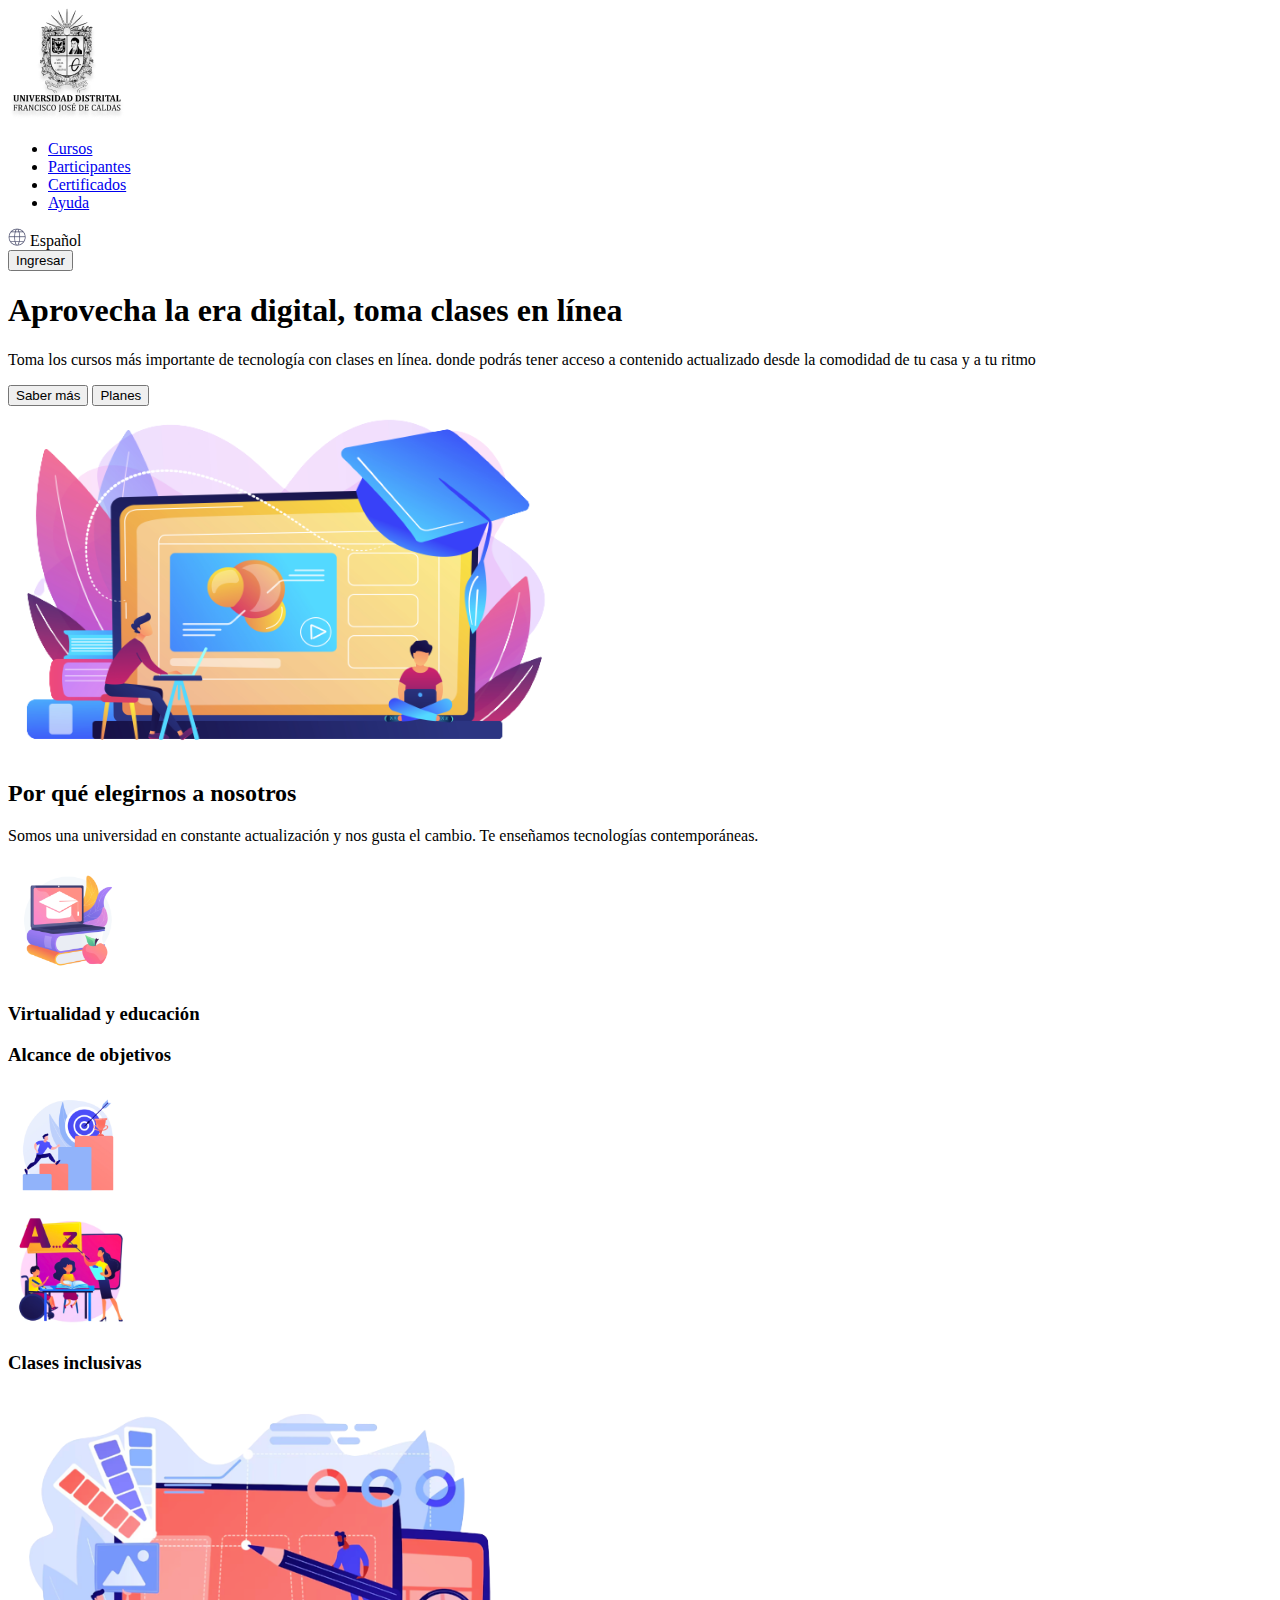
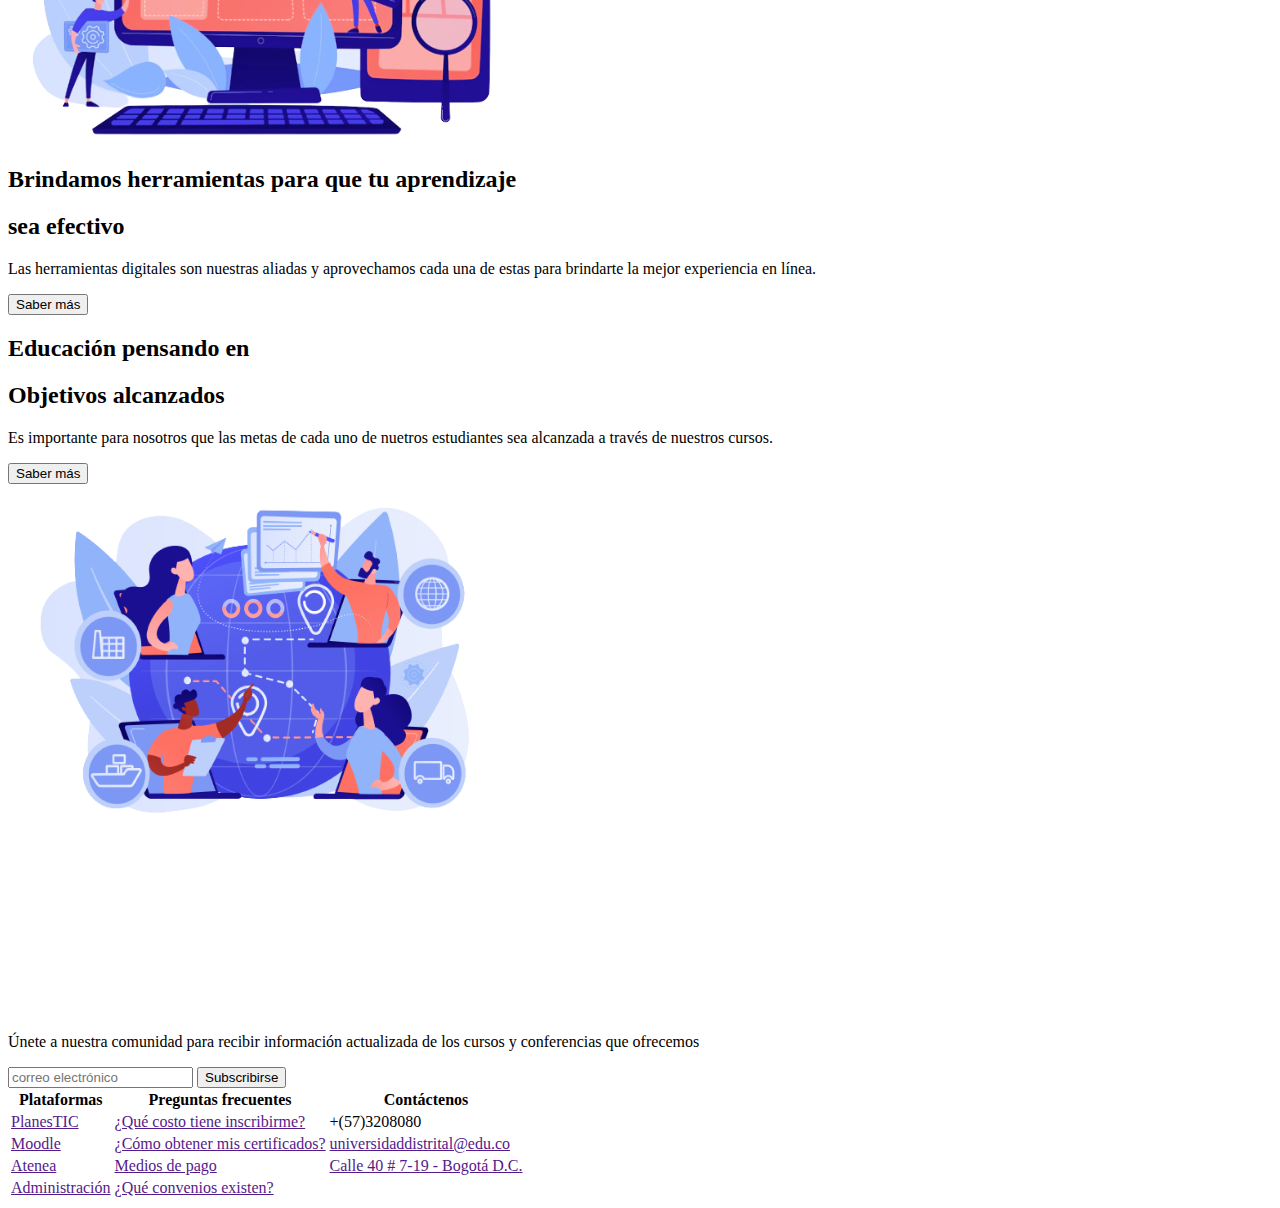
==== punto-1-3/index.html @ fb0c185c "estructura html modulo 1-3" ====
<!DOCTYPE html>
<html lang="en">

<head>
    <meta charset="UTF-8">
    <meta name="viewport" content="width=device-width, initial-scale=1.0">
    <title>UD Atenea Cursos</title>
    <link rel="stylesheet" href="https://indestructibletype.com/fonts/Jost.css">
    <link rel="stylesheet" href="./styles/global-styles.css">
    <link rel="stylesheet" href="./styles/header-styles.css">
    <link rel="stylesheet" href="./styles/banner-styles.css">
    <link rel="stylesheet" href="./styles/section-1-styles.css">
    <link rel="stylesheet" href="./styles/section-2-styles.css">
    <link rel="stylesheet" href="./styles/footer-styles.css">
</head>

<body>
    <header>
        <div class="header__navigation">
            <img src="./public/images/header-logo.png" alt="main-logo">
            <nav>
                <ul>
                    <li><a href="#banner">Cursos</a></li>
                    <li><a href="#section-1">Participantes</a></li>
                    <li><a href="#section-2">Certificados</a></li>
                    <li><a href="#footer">Ayuda</a></li>
                </ul>
            </nav>

        </div>
        <div class="settings">
            <div>
                <img src="./public/images/header-world.png" alt="world">
                <span>Español</span>
            </div>
            <button>Ingresar</button>

        </div>
    </header>
    <main>  
        <section id="banner">
            <div>
                <div>
                    <h1>Aprovecha la era digital, toma clases en línea</h1>
                    <p>Toma los cursos más importante de tecnología con clases en línea. donde podrás tener acceso a
                        contenido actualizado desde la comodidad de tu casa y a tu ritmo</p>
                </div>
                <div>
                    <button class="button--orange">Saber más</button>
                    <button class="button--white">Planes</button>
                </div>
            </div>
            <img src="./public/images/banner-online.png" alt="online-education" width="550px" height="350px">
        </section>
        <section id="section-1">
            <div class="section-1__info">
                <h2>Por qué elegirnos a  nosotros</h2>
                <p>Somos una universidad en constante actualización y 
                    nos gusta el cambio. Te enseñamos tecnologías contemporáneas.</p>
            </div>
            <div class="section-1__card">
                <img src="./public/images/section1-education.png" alt="education" width="120px" height="120px">
                <h3>Virtualidad y educación</h3>
            </div>
            <div class="section-1__card section-1__card-down">
                <h3>Alcance de objetivos</h3>
                <img src="./public/images/section1-goals.png" alt="goals" width="120px" height="120px">
            </div>
            <div class="section-1__card">
                <img src="./public/images/section1-teach.png" alt="teach" width="120px" height="120px">
                <h3>Clases inclusivas</h3>
            </div>
        </section>
        <section id="section-2">
            <div class="section-2__info">
                <img src="./public/images/section2-tools.png" alt="tools" width="500px" height="350px">
                <div>
                    <h2>Brindamos herramientas para que tu aprendizaje</h2>
                    <h2 class="section-2__sub-pink">sea efectivo</h2>
                    <p>
                        Las herramientas digitales son nuestras aliadas y
                        aprovechamos cada una de estas para brindarte la 
                        mejor experiencia en línea.
                    </p>
                    <button class="button-orange">Saber más</button>
                </div>
            </div>  
            <div class="section-2__info">
                <div>
                    <h2>Educación pensando en</h2>
                    <h2 class="section-2__sub-pink">Objetivos alcanzados</h2>
                    <p>
                        Es importante para nosotros que las metas de cada uno de 
                        nuetros estudiantes sea alcanzada a través de nuestros cursos.
                    </p>
                    <button class="button--orange">Saber más</button>
                </div>
                <img src="./public/images/section2-goals.png" alt="goals" width="500px" height="350px">
            </div>  
        </section>
    </main>
    <footer id="footer">
        <div class="footer__info">
            <img src="./public/images/footer-logo.png" alt="footer-logo" width="200px" height="175px">
            <div>
                <p>
                    Únete a nuestra comunidad para recibir información
                    actualizada de los cursos y conferencias que ofrecemos
            </div>
            <form method="post">
                <input id="email" type="email" name="user_name" placeholder="correo electrónico">
                <button class="button--pink">Subscribirse</button>
            </form>
        </div>
        <div>
            <table>
                <tr>
                    <th>Plataformas</th>
                    <th>Preguntas frecuentes</th>
                    <th>Contáctenos</th>
                </tr>
                <tr>
                    <td><a href="">PlanesTIC</a></td>
                    <td><a href="">¿Qué costo tiene inscribirme?</a></td>
                    <td>+(57)3208080</td>
                </tr>
                <tr>
                    <td><a href="">Moodle</a></td>
                    <td><a href="">¿Cómo obtener mis certificados?</a></td>
                    <td><a href="">universidaddistrital@edu.co</a></td>
                </tr>
                <tr>
                    <td><a href="">Atenea</a></td>
                    <td><a href="">Medios de pago</a></td>
                    <td><a href="">Calle 40 # 7-19 - Bogotá D.C.</a></td>
                </tr>
                <tr>
                     <td><a href="">Administración</a></td>
                    <td><a href="">¿Qué convenios existen?</a></td>
                </tr>
            </table>
        </div>
    </footer>
</body>

</html>
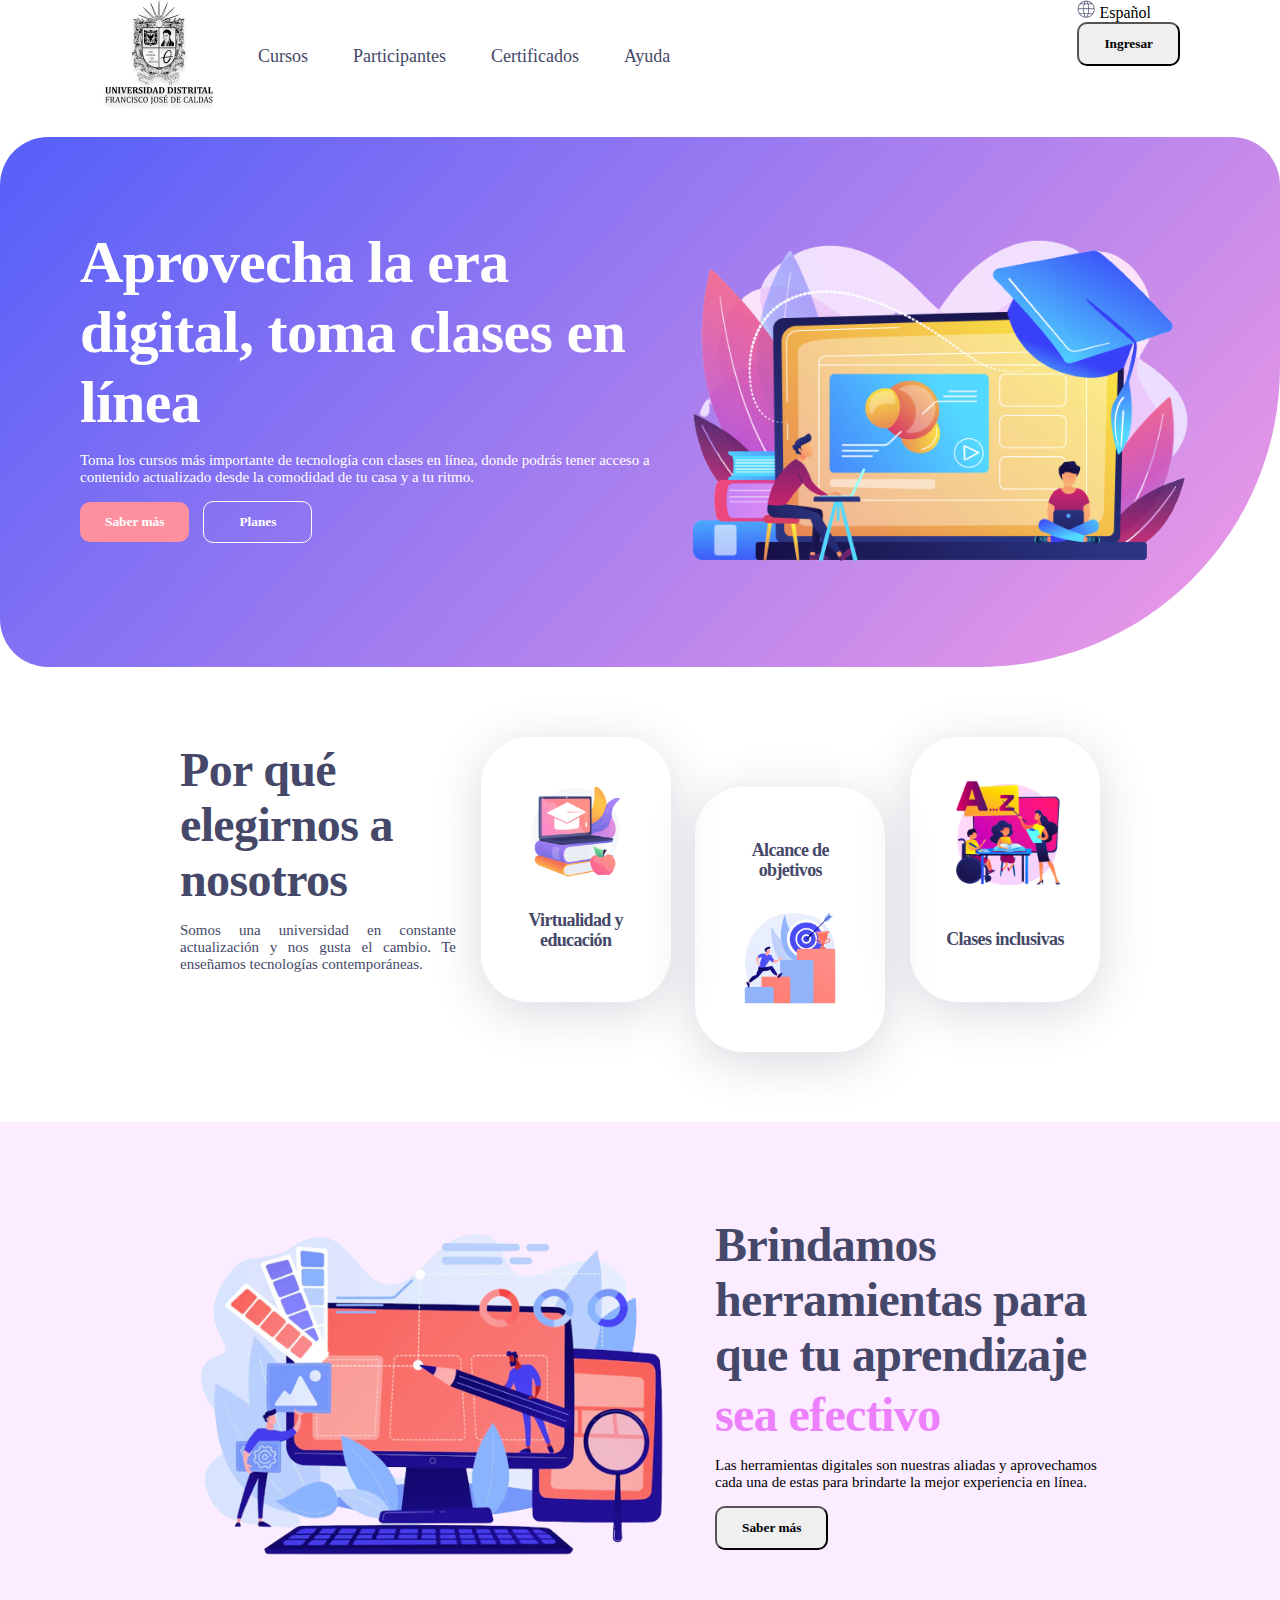
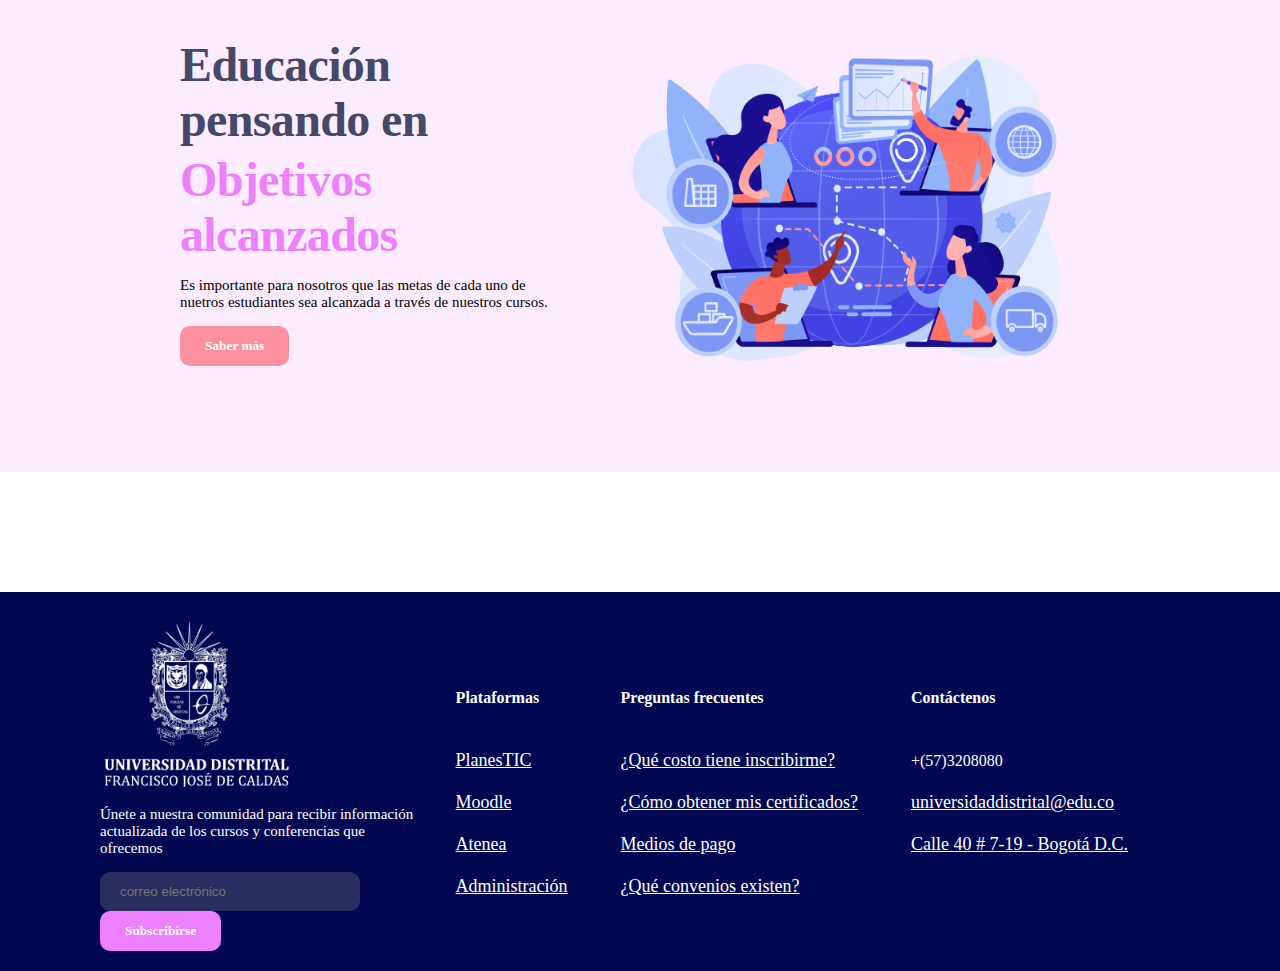
==== commit 59f52b93: "Modificaciones CSS" ====
--- a/punto-1-3/index.html
+++ b/punto-1-3/index.html
@@ -42,8 +42,9 @@
             <div>
                 <div>
                     <h1>Aprovecha la era digital, toma clases en línea</h1>
-                    <p>Toma los cursos más importante de tecnología con clases en línea. donde podrás tener acceso a
-                        contenido actualizado desde la comodidad de tu casa y a tu ritmo</p>
+                    <p>Toma los cursos más importante de tecnología con clases en línea,
+                     donde podrás tener acceso a contenido actualizado desde la comodidad  
+                     de tu casa y a tu ritmo.</p>
                 </div>
                 <div>
                     <button class="button--orange">Saber más</button>
--- a/punto-1-3/styles/global-styles.css
+++ b/punto-1-3/styles/global-styles.css
@@ -0,0 +1,33 @@
+body{
+    margin: 0px;
+}
+a{
+    font-family: 'Jost';
+    font-size: 18px;
+}
+button{
+    padding: 12px 25px;
+    font-family: 'Jost';
+    font-weight: bold;
+    border-radius: 10px;
+    cursor: pointer;
+}
+.button--orange{
+    margin-right: 10px;
+    background-color: #FD909E ;
+    color: #fff;
+    border: none    ;
+}
+p{
+    font-family: 'Jost';
+    font-size: 15px;
+    font-weight: 300;
+}
+h2{
+    margin: 5px 0px;
+    color: #454868;
+    font-family: 'Jost';
+    font-size: 48px;
+    line-height: 55px;
+    letter-spacing: -0.64px;
+}--- a/punto-1-3/styles/header-styles.css
+++ b/punto-1-3/styles/header-styles.css
@@ -0,0 +1,35 @@
+header{
+    display:flex;
+    justify-content: space-between;
+    margin: 0px 100px;
+}
+.header__navigation{
+    display: flex;
+    align-items: center;
+}
+.header__navigation nav ul{
+    display: flex;
+    gap: 45px;
+    list-style: none;
+}
+.header__navigation nav ul li a{
+    text-decoration: none;
+    color: #454868;
+}
+.header__settings{
+    display: flex;
+    align-items: center;
+    gap: 70px;
+}
+.header__settings div{
+    display: flex;
+    align-items: center;
+    gap: 10px;
+    font-family:'Jost';
+    font-size: 16px;
+    font-weight: 400;
+}
+.header__settings button{
+    background-color: transparent;
+    border-radius: 1px solid #45486854 ;
+}
--- a/punto-1-3/styles/banner-styles.css
+++ b/punto-1-3/styles/banner-styles.css
@@ -0,0 +1,26 @@
+#banner{
+    display: flex;
+    margin: 50px 100px;
+    padding: 90px 80px;
+    background: linear-gradient(313.18deg,#EE9AE5 3.28%,#5961F9 97.04%);
+    border-radius: 48px 48px 300px 48px;       
+}
+h1{
+    margin: 0px;
+    color: #fff;
+    font-family: 'Jost';
+    font-size: 60px;
+    font-weight: 600;
+    line-height: 70px;
+    letter-spacing: -0.64px;
+}
+#banner{
+    margin: 25px 0px;
+    color: #fff;
+}
+.button--white{
+    padding: 12px 35px;
+    background-color: transparent;
+    color: white;
+    border: 1px solid #fff;
+}
--- a/punto-1-3/styles/section-1-styles.css
+++ b/punto-1-3/styles/section-1-styles.css
@@ -0,0 +1,35 @@
+#section-1{
+    display: flex;
+    justify-content: space-between;
+    margin: 50px 100px;
+    padding: 20px 80px;
+}
+.section-1__info{
+    width: 30%;
+}
+.section-1__info p{
+    color: #454868;
+    text-align: justify;
+}
+.section-1__card{
+    display: flex;
+    flex-direction: column;
+    align-items: center;
+    justify-content: space-between;
+    width: min-content;
+    height: 195px;
+    padding: 35px;
+    border-radius: 48px;
+    box-shadow: 0px 10px 50px #48486833;
+}
+.section-1__card-down{
+    margin-top: 50px;
+}
+.section-1__card h3{
+    font-family: 'Jost';
+    font-size: 18px;
+    color: #454868;
+    line-height: 20px;
+    letter-spacing: -0.64px;
+    text-align: center;
+}--- a/punto-1-3/styles/section-2-styles.css
+++ b/punto-1-3/styles/section-2-styles.css
@@ -0,0 +1,12 @@
+#section-2{
+    padding: 20px 180px;
+    background: #ED80FD26;
+}
+.section-2__info{
+    display: flex;
+    gap: 35px;
+    margin: 70px 0px;
+}
+.section-2__sub-pink{
+    color: #ED80FD;
+}--- a/punto-1-3/styles/footer-styles.css
+++ b/punto-1-3/styles/footer-styles.css
@@ -0,0 +1,41 @@
+#footer{
+    display:flex;
+    justify-content: space-between;
+    align-items: center;
+    margin-top: 120px;
+    padding: 20px 100px;
+    background-color: #010851;
+    color: #fff;
+}
+.footer__info{
+    width: 30%;
+}
+input{
+    width: 220px;
+    padding: 12px 20px;
+    margin-right: -15px;
+    border: none;
+    border-radius: 10px;
+    background-color: #45486899;
+}
+.button--pink{
+    background-color: #ED80FD;
+    color: #fff;
+    border: none;
+}
+table{
+    font-family: 'Jost';
+    text-align: left;
+}
+tr{
+    height: 40px;
+}
+th{
+    height: 80px;
+}
+td{
+    padding-right: 50px;
+}
+td a {
+    color: #fff;
+}